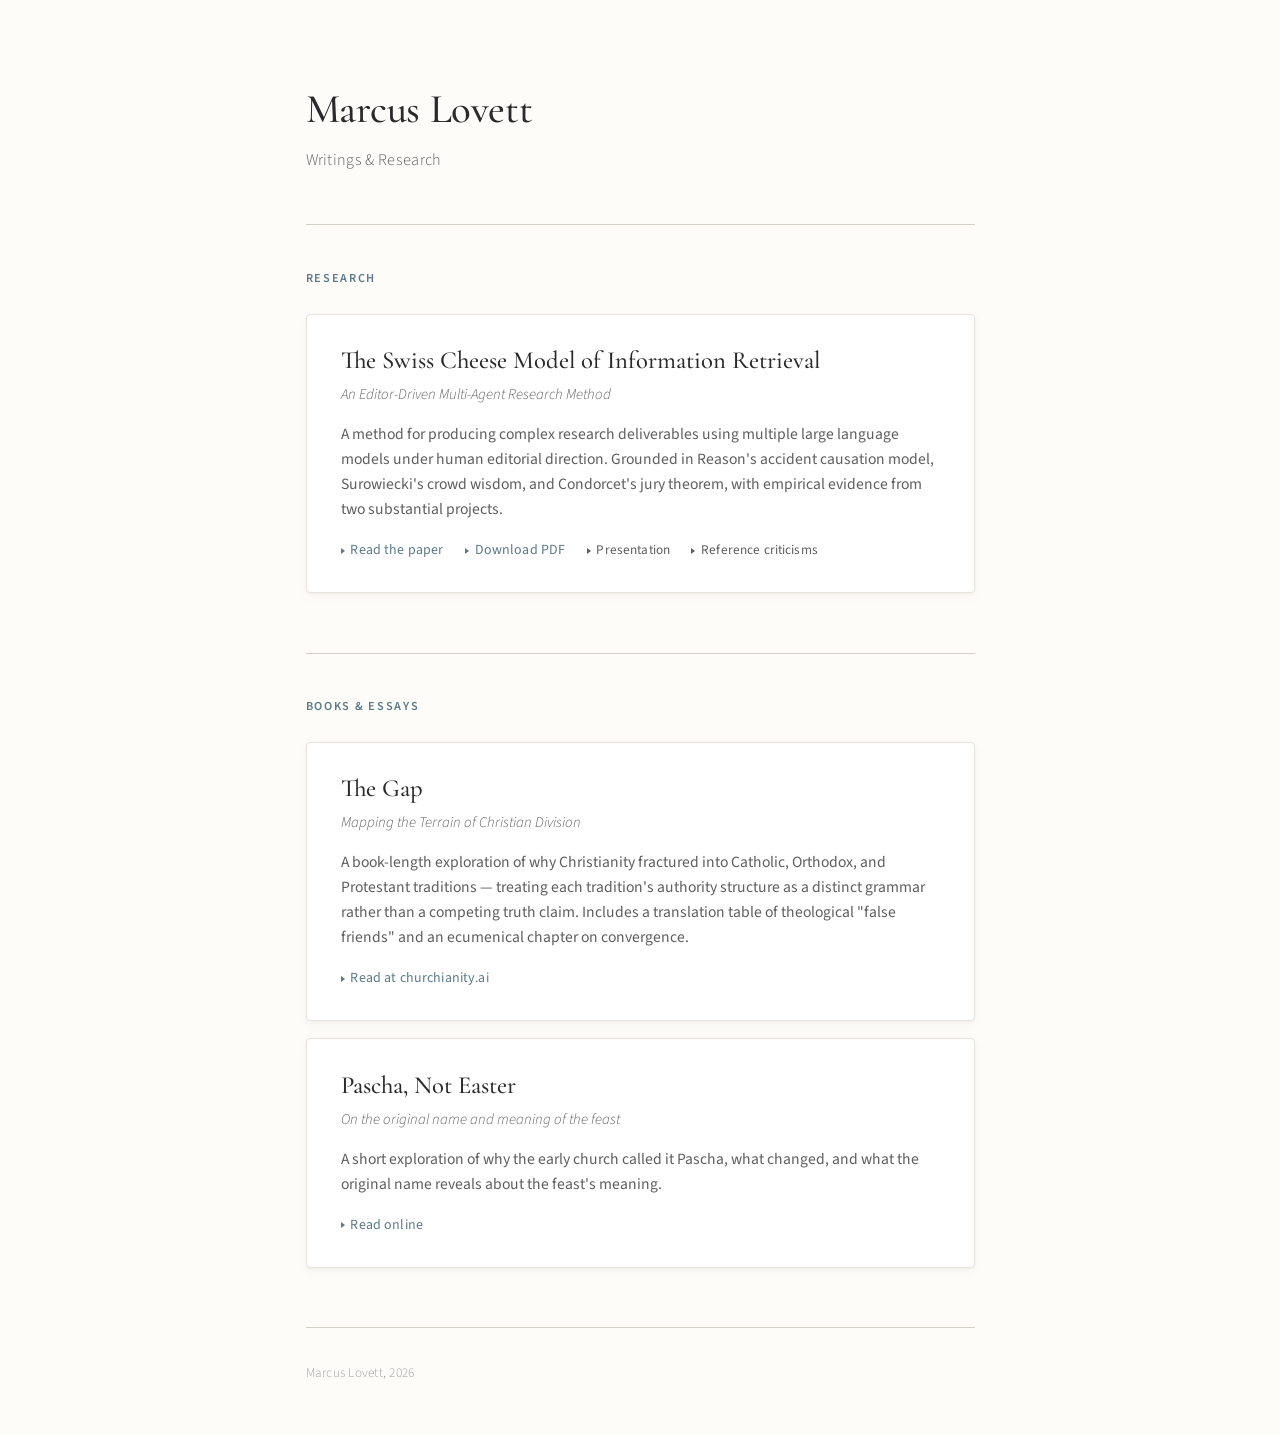
==== index.html @ 5ea79165 "Initial site: landing page + Swiss Cheese Method paper Personal writings hub with: - Landing page li" ====
<!DOCTYPE html>
<html lang="en">
<head>
  <meta charset="UTF-8">
  <meta name="viewport" content="width=device-width, initial-scale=1.0">
  <title>Marcus Lovett — Writings & Research</title>
  <link rel="preconnect" href="https://fonts.googleapis.com">
  <link rel="preconnect" href="https://fonts.gstatic.com" crossorigin>
  <link href="https://fonts.googleapis.com/css2?family=Cormorant+Garamond:ital,wght@0,400;0,500;0,600;1,400;1,500&family=Source+Sans+3:ital,wght@0,300;0,400;0,600;1,300;1,400&display=swap" rel="stylesheet">
  <style>
    *, *::before, *::after { margin: 0; padding: 0; box-sizing: border-box; }

    :root {
      --bg: #FDFCF9;
      --text: #2A2A2A;
      --text-secondary: #5E5E5E;
      --accent: #5C7A8A;
      --accent-hover: #486A7A;
      --rule: #D4CFC7;
      --card-bg: #FFFFFF;
      --card-border: #E8E4DC;
      --card-shadow: 0 1px 3px rgba(0,0,0,0.04), 0 4px 12px rgba(0,0,0,0.03);
    }

    html { font-size: 17px; }

    body {
      font-family: 'Source Sans 3', 'Georgia', serif;
      color: var(--text);
      background: var(--bg);
      line-height: 1.65;
      -webkit-font-smoothing: antialiased;
      -moz-osx-font-smoothing: grayscale;
    }

    .site {
      max-width: 720px;
      margin: 0 auto;
      padding: 0 1.5rem;
    }

    /* ---- Header ---- */
    header {
      padding: 5rem 0 3rem;
      border-bottom: 1px solid var(--rule);
    }

    header h1 {
      font-family: 'Cormorant Garamond', 'Georgia', serif;
      font-weight: 500;
      font-size: 2.4rem;
      letter-spacing: -0.01em;
      line-height: 1.2;
      color: var(--text);
    }

    header p {
      margin-top: 0.75rem;
      font-size: 0.95rem;
      color: var(--text-secondary);
      font-weight: 300;
      letter-spacing: 0.02em;
    }

    /* ---- Sections ---- */
    section {
      padding: 2.5rem 0;
    }

    section + section {
      border-top: 1px solid var(--rule);
    }

    .section-label {
      font-family: 'Source Sans 3', sans-serif;
      font-size: 0.72rem;
      font-weight: 600;
      text-transform: uppercase;
      letter-spacing: 0.14em;
      color: var(--accent);
      margin-bottom: 1.5rem;
    }

    /* ---- Cards ---- */
    .card {
      background: var(--card-bg);
      border: 1px solid var(--card-border);
      border-radius: 4px;
      padding: 1.75rem 2rem;
      margin-bottom: 1rem;
      box-shadow: var(--card-shadow);
      transition: border-color 0.2s ease, box-shadow 0.2s ease;
    }

    .card:hover {
      border-color: #CDC8BF;
      box-shadow: 0 2px 6px rgba(0,0,0,0.06), 0 6px 20px rgba(0,0,0,0.04);
    }

    .card h2 {
      font-family: 'Cormorant Garamond', 'Georgia', serif;
      font-weight: 500;
      font-size: 1.45rem;
      line-height: 1.3;
      margin-bottom: 0.4rem;
    }

    .card h2 a {
      color: var(--text);
      text-decoration: none;
      border-bottom: 1px solid transparent;
      transition: border-color 0.2s ease;
    }

    .card h2 a:hover {
      border-bottom-color: var(--accent);
    }

    .card .subtitle {
      font-size: 0.88rem;
      color: var(--text-secondary);
      font-style: italic;
      font-weight: 300;
      margin-bottom: 0.85rem;
    }

    .card .description {
      font-size: 0.92rem;
      color: var(--text-secondary);
      line-height: 1.6;
      margin-bottom: 1rem;
    }

    .card .links {
      display: flex;
      flex-wrap: wrap;
      gap: 0.5rem 1.25rem;
      font-size: 0.82rem;
    }

    .card .links a {
      color: var(--accent);
      text-decoration: none;
      font-weight: 400;
      letter-spacing: 0.01em;
      transition: color 0.15s ease;
    }

    .card .links a:hover {
      color: var(--accent-hover);
    }

    .card .links a::before {
      content: '';
      display: inline-block;
      width: 0;
      height: 0;
      border-left: 4px solid var(--accent);
      border-top: 3px solid transparent;
      border-bottom: 3px solid transparent;
      margin-right: 0.35rem;
      position: relative;
      top: -0.5px;
    }

    .card .links .secondary {
      color: var(--text-secondary);
      font-size: 0.78rem;
    }

    .card .links .secondary:hover {
      color: var(--accent);
    }

    .card .links .secondary::before {
      border-left-color: var(--text-secondary);
    }

    .card .links .secondary:hover::before {
      border-left-color: var(--accent);
    }

    .card .venue {
      font-size: 0.78rem;
      color: #8A8A8A;
      margin-top: 0.5rem;
    }

    /* ---- Footer ---- */
    footer {
      border-top: 1px solid var(--rule);
      padding: 2rem 0 3rem;
      font-size: 0.78rem;
      color: #A0A0A0;
      font-weight: 300;
      letter-spacing: 0.02em;
    }

    /* ---- Responsive ---- */
    @media (max-width: 600px) {
      html { font-size: 16px; }

      header {
        padding: 3.5rem 0 2rem;
      }

      header h1 {
        font-size: 1.85rem;
      }

      .card {
        padding: 1.25rem 1.35rem;
      }

      .card h2 {
        font-size: 1.25rem;
      }

      .card .links {
        flex-direction: column;
        gap: 0.4rem;
      }
    }
  </style>
</head>
<body>
  <div class="site">

    <header>
      <h1>Marcus Lovett</h1>
      <p>Writings & Research</p>
    </header>

    <section>
      <div class="section-label">Research</div>

      <div class="card">
        <h2><a href="swiss-cheese-method/">The Swiss Cheese Model of Information Retrieval</a></h2>
        <div class="subtitle">An Editor-Driven Multi-Agent Research Method</div>
        <div class="description">
          A method for producing complex research deliverables using multiple large language models under human editorial direction. Grounded in Reason's accident causation model, Surowiecki's crowd wisdom, and Condorcet's jury theorem, with empirical evidence from two substantial projects.
        </div>
        <div class="links">
          <a href="swiss-cheese-method/">Read the paper</a>
          <a href="swiss-cheese-method/Swiss-Cheese-Model-Paper.pdf">Download PDF</a>
          <a class="secondary" href="swiss-cheese-method/Swiss-Cheese-Model-Presentation.pdf">Presentation</a>
          <a class="secondary" href="swiss-cheese-method/Swiss-Cheese-Model-Reference.pdf">Reference criticisms</a>
        </div>
      </div>
    </section>

    <section>
      <div class="section-label">Books & Essays</div>

      <div class="card">
        <h2><a href="https://churchianity.ai">The Gap</a></h2>
        <div class="subtitle">Mapping the Terrain of Christian Division</div>
        <div class="description">
          A book-length exploration of why Christianity fractured into Catholic, Orthodox, and Protestant traditions &mdash; treating each tradition's authority structure as a distinct grammar rather than a competing truth claim. Includes a translation table of theological "false friends" and an ecumenical chapter on convergence.
        </div>
        <div class="links">
          <a href="https://churchianity.ai">Read at churchianity.ai</a>
        </div>
      </div>

      <div class="card">
        <h2><a href="https://marcuspl.github.io/pascha-not-easter/">Pascha, Not Easter</a></h2>
        <div class="subtitle">On the original name and meaning of the feast</div>
        <div class="description">
          A short exploration of why the early church called it Pascha, what changed, and what the original name reveals about the feast's meaning.
        </div>
        <div class="links">
          <a href="https://marcuspl.github.io/pascha-not-easter/">Read online</a>
        </div>
      </div>
    </section>

    <footer>
      Marcus Lovett, 2026
    </footer>

  </div>
</body>
</html>
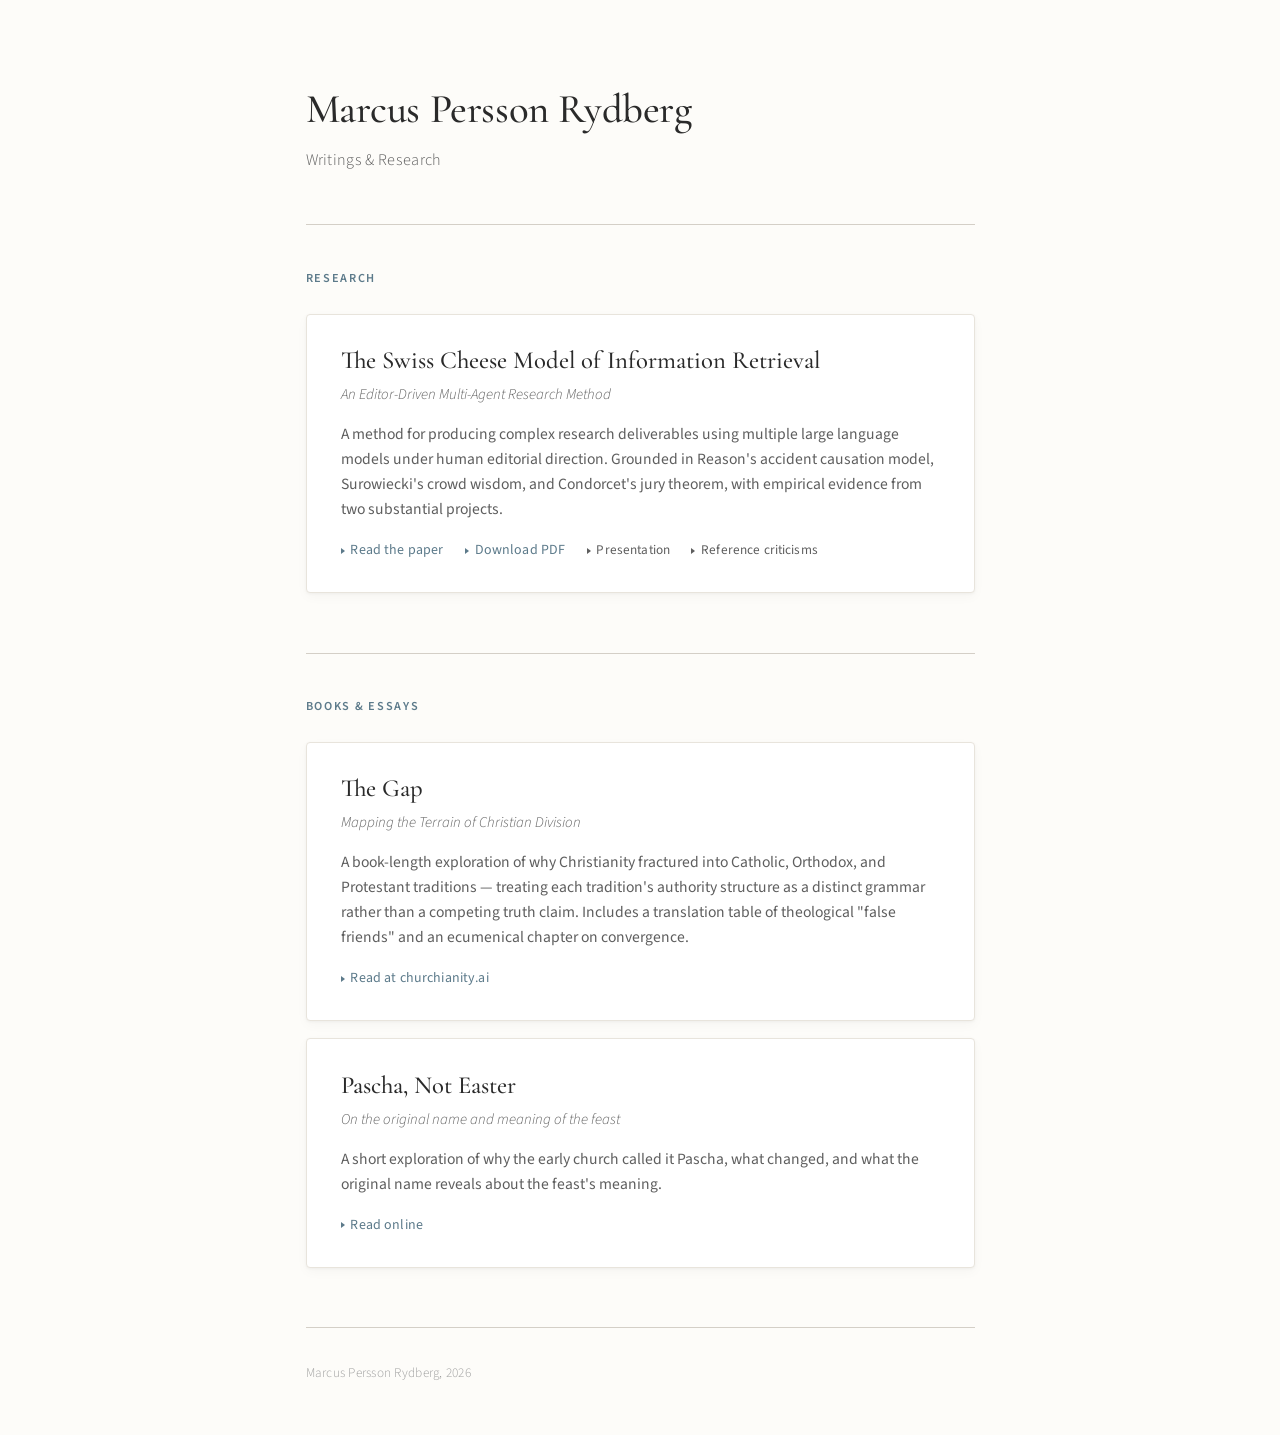
==== commit 6022c3e9: "Rebrand to Marcus Persson Rydberg, regenerate PDFs and presentation - Rename author from Marcus Love" ====
--- a/index.html
+++ b/index.html
@@ -3,7 +3,7 @@
 <head>
   <meta charset="UTF-8">
   <meta name="viewport" content="width=device-width, initial-scale=1.0">
-  <title>Marcus Lovett — Writings & Research</title>
+  <title>Marcus Persson Rydberg — Writings & Research</title>
   <link rel="preconnect" href="https://fonts.googleapis.com">
   <link rel="preconnect" href="https://fonts.gstatic.com" crossorigin>
   <link href="https://fonts.googleapis.com/css2?family=Cormorant+Garamond:ital,wght@0,400;0,500;0,600;1,400;1,500&family=Source+Sans+3:ital,wght@0,300;0,400;0,600;1,300;1,400&display=swap" rel="stylesheet">
@@ -227,7 +227,7 @@
   <div class="site">
 
     <header>
-      <h1>Marcus Lovett</h1>
+      <h1>Marcus Persson Rydberg</h1>
       <p>Writings & Research</p>
     </header>
 
@@ -243,7 +243,7 @@
         <div class="links">
           <a href="swiss-cheese-method/">Read the paper</a>
           <a href="swiss-cheese-method/Swiss-Cheese-Model-Paper.pdf">Download PDF</a>
-          <a class="secondary" href="swiss-cheese-method/Swiss-Cheese-Model-Presentation.pdf">Presentation</a>
+          <a class="secondary" href="swiss-cheese-method/presentation.html">Presentation</a>
           <a class="secondary" href="swiss-cheese-method/Swiss-Cheese-Model-Reference.pdf">Reference criticisms</a>
         </div>
       </div>
@@ -276,7 +276,7 @@
     </section>
 
     <footer>
-      Marcus Lovett, 2026
+      Marcus Persson Rydberg, 2026
     </footer>
 
   </div>
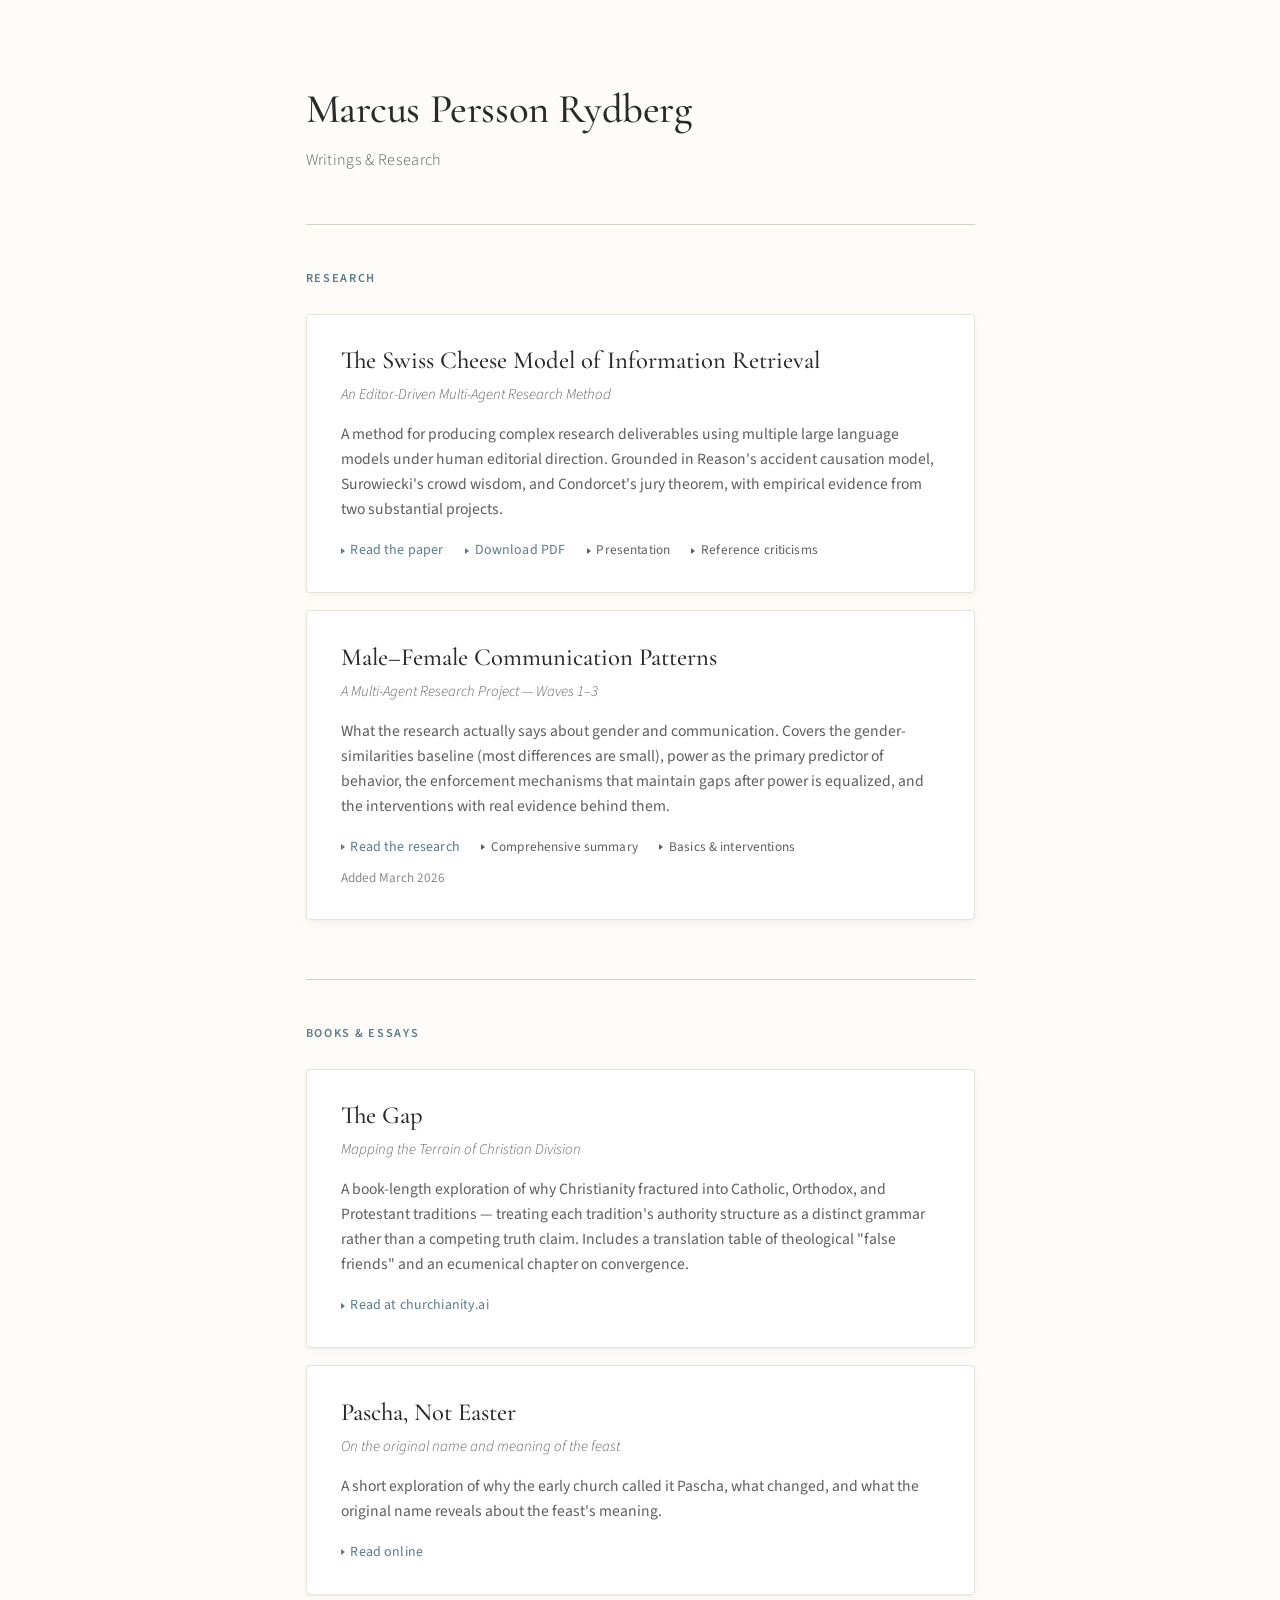
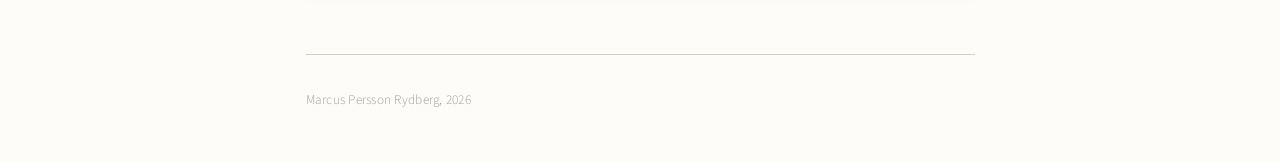
==== commit 2d76948d: "Add male-female communication patterns research (Waves 1–3) Four deliverables — comprehensive summar" ====
--- a/index.html
+++ b/index.html
@@ -247,6 +247,20 @@
           <a class="secondary" href="swiss-cheese-method/Swiss-Cheese-Model-Reference.pdf">Reference criticisms</a>
         </div>
       </div>
+
+      <div class="card">
+        <h2><a href="male-female-communication/">Male&ndash;Female Communication Patterns</a></h2>
+        <div class="subtitle">A Multi-Agent Research Project &mdash; Waves 1&ndash;3</div>
+        <div class="description">
+          What the research actually says about gender and communication. Covers the gender-similarities baseline (most differences are small), power as the primary predictor of behavior, the enforcement mechanisms that maintain gaps after power is equalized, and the interventions with real evidence behind them.
+        </div>
+        <div class="links">
+          <a href="male-female-communication/">Read the research</a>
+          <a class="secondary" href="male-female-communication/deliverable-1-comprehensive-summary.html">Comprehensive summary</a>
+          <a class="secondary" href="male-female-communication/deliverable-2-basics-interventions.html">Basics &amp; interventions</a>
+        </div>
+        <div class="venue">Added March 2026</div>
+      </div>
     </section>
 
     <section>
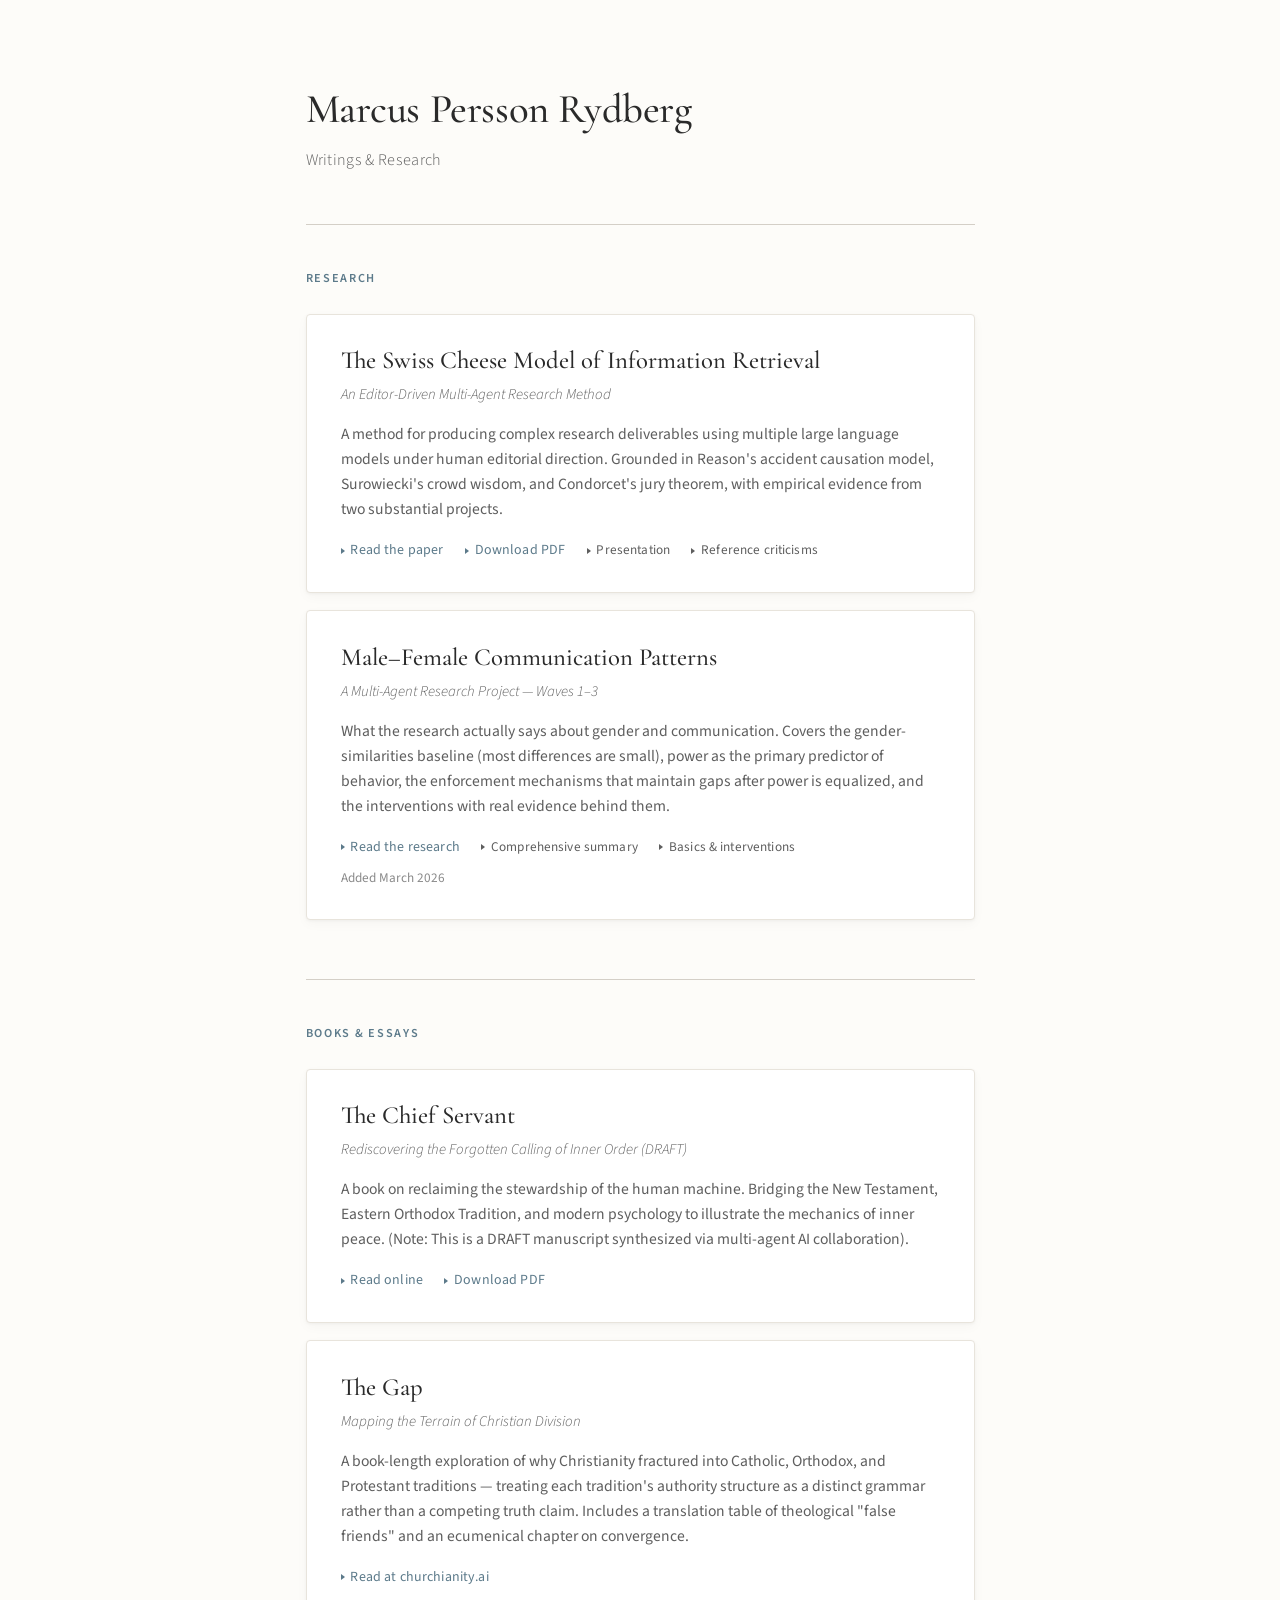
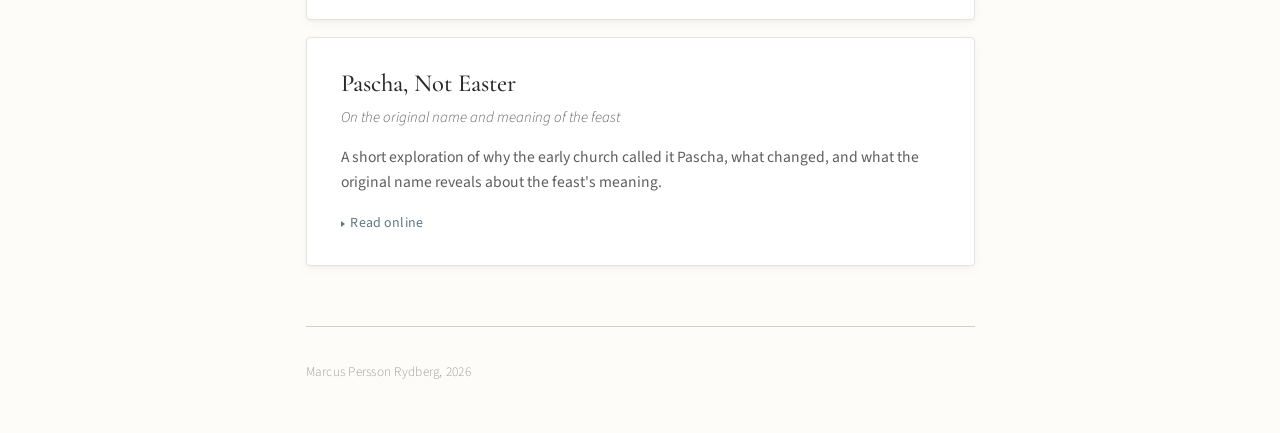
==== commit 8f077bbb: "Publish draft of Our Forgotten Calling" ====
--- a/index.html
+++ b/index.html
@@ -267,6 +267,18 @@
       <div class="section-label">Books & Essays</div>
 
       <div class="card">
+        <h2><a href="our-forgotten-calling/">The Chief Servant</a></h2>
+        <div class="subtitle">Rediscovering the Forgotten Calling of Inner Order (DRAFT)</div>
+        <div class="description">
+          A book on reclaiming the stewardship of the human machine. Bridging the New Testament, Eastern Orthodox Tradition, and modern psychology to illustrate the mechanics of inner peace. (Note: This is a DRAFT manuscript synthesized via multi-agent AI collaboration).
+        </div>
+        <div class="links">
+          <a href="our-forgotten-calling/">Read online</a>
+          <a href="our-forgotten-calling/Our-Forgotten-Calling.pdf">Download PDF</a>
+        </div>
+      </div>
+
+      <div class="card">
         <h2><a href="https://churchianity.ai">The Gap</a></h2>
         <div class="subtitle">Mapping the Terrain of Christian Division</div>
         <div class="description">
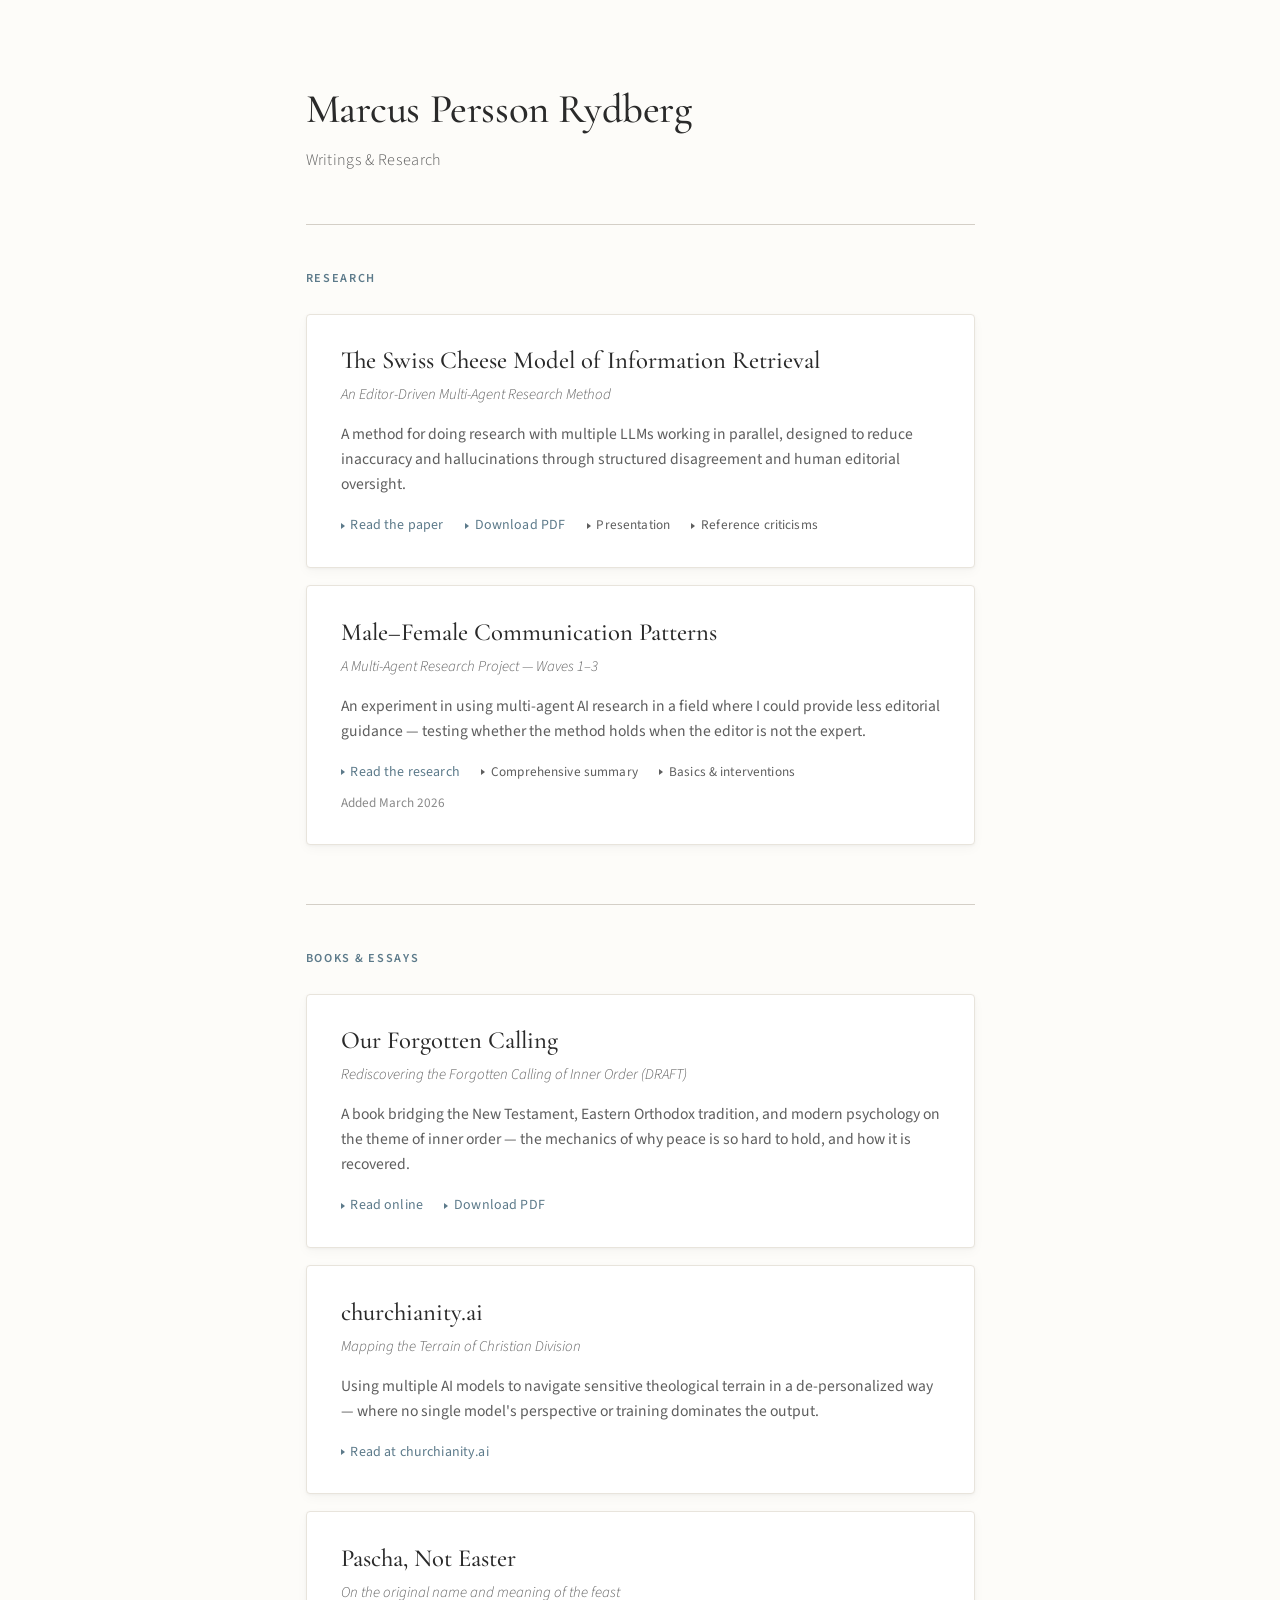
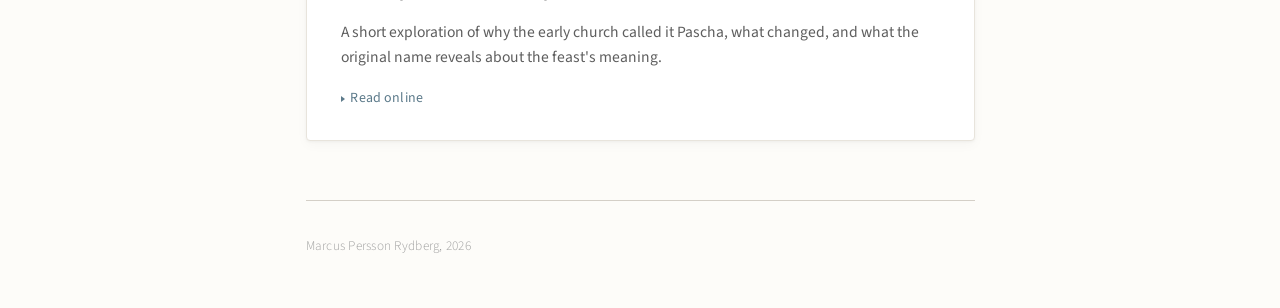
==== commit e951421f: "content(index): update card bylines and rename two titles - Swiss Cheese: plain-language description" ====
--- a/index.html
+++ b/index.html
@@ -238,7 +238,7 @@
         <h2><a href="swiss-cheese-method/">The Swiss Cheese Model of Information Retrieval</a></h2>
         <div class="subtitle">An Editor-Driven Multi-Agent Research Method</div>
         <div class="description">
-          A method for producing complex research deliverables using multiple large language models under human editorial direction. Grounded in Reason's accident causation model, Surowiecki's crowd wisdom, and Condorcet's jury theorem, with empirical evidence from two substantial projects.
+          A method for doing research with multiple LLMs working in parallel, designed to reduce inaccuracy and hallucinations through structured disagreement and human editorial oversight.
         </div>
         <div class="links">
           <a href="swiss-cheese-method/">Read the paper</a>
@@ -252,7 +252,7 @@
         <h2><a href="male-female-communication/">Male&ndash;Female Communication Patterns</a></h2>
         <div class="subtitle">A Multi-Agent Research Project &mdash; Waves 1&ndash;3</div>
         <div class="description">
-          What the research actually says about gender and communication. Covers the gender-similarities baseline (most differences are small), power as the primary predictor of behavior, the enforcement mechanisms that maintain gaps after power is equalized, and the interventions with real evidence behind them.
+          An experiment in using multi-agent AI research in a field where I could provide less editorial guidance — testing whether the method holds when the editor is not the expert.
         </div>
         <div class="links">
           <a href="male-female-communication/">Read the research</a>
@@ -267,10 +267,10 @@
       <div class="section-label">Books & Essays</div>
 
       <div class="card">
-        <h2><a href="our-forgotten-calling/">The Chief Servant</a></h2>
+        <h2><a href="our-forgotten-calling/">Our Forgotten Calling</a></h2>
         <div class="subtitle">Rediscovering the Forgotten Calling of Inner Order (DRAFT)</div>
         <div class="description">
-          A book on reclaiming the stewardship of the human machine. Bridging the New Testament, Eastern Orthodox Tradition, and modern psychology to illustrate the mechanics of inner peace. (Note: This is a DRAFT manuscript synthesized via multi-agent AI collaboration).
+          A book bridging the New Testament, Eastern Orthodox tradition, and modern psychology on the theme of inner order — the mechanics of why peace is so hard to hold, and how it is recovered.
         </div>
         <div class="links">
           <a href="our-forgotten-calling/">Read online</a>
@@ -279,10 +279,10 @@
       </div>
 
       <div class="card">
-        <h2><a href="https://churchianity.ai">The Gap</a></h2>
+        <h2><a href="https://churchianity.ai">churchianity.ai</a></h2>
         <div class="subtitle">Mapping the Terrain of Christian Division</div>
         <div class="description">
-          A book-length exploration of why Christianity fractured into Catholic, Orthodox, and Protestant traditions &mdash; treating each tradition's authority structure as a distinct grammar rather than a competing truth claim. Includes a translation table of theological "false friends" and an ecumenical chapter on convergence.
+          Using multiple AI models to navigate sensitive theological terrain in a de-personalized way — where no single model's perspective or training dominates the output.
         </div>
         <div class="links">
           <a href="https://churchianity.ai">Read at churchianity.ai</a>
